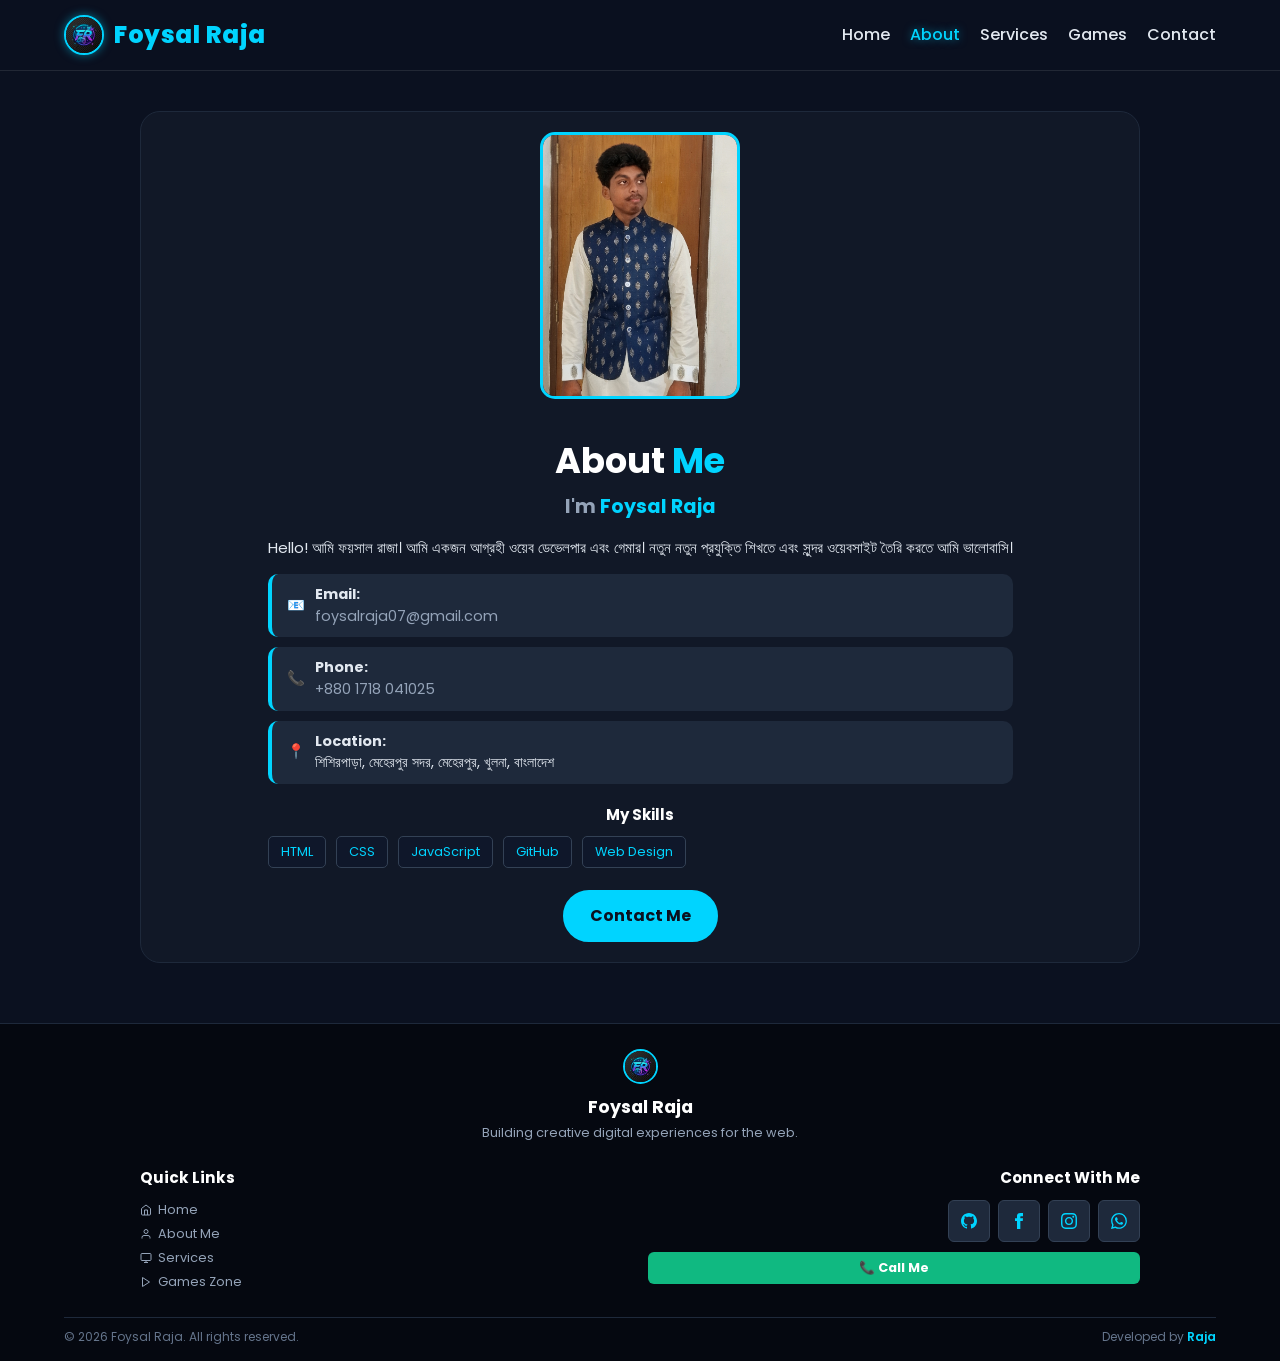
==== about.html @ 6a2eccc2 "Add files via upload" ====
<!DOCTYPE html>
<html lang="en">
<head>
    <meta charset="UTF-8">
    <meta name="viewport" content="width=device-width, initial-scale=1.0, maximum-scale=1.0, user-scalable=no">
    <title>About Me | Foysal Raja</title>
    <link href="https://fonts.googleapis.com/css2?family=Poppins:wght@300;400;600;700&display=swap" rel="stylesheet">
    <link rel="stylesheet" href="style.css">
</head>
<body>
<nav class="navbar">
    <div class="logo">
        <img src="logo.jpg" alt="FR Logo" class="logo-img">
        <span>Foysal Raja</span>
    </div>
    
    <ul class="nav-links" id="navLinks">
        <li><a href="index.html">Home</a></li>
        <li><a href="about.html"class="active">About</a></li>
        <li><a href="services.html">Services</a></li>
        <li><a href="game.html">Games</a></li>
        <li><a href="contact.html">Contact</a></li>
    </ul>

    <!-- হ্যামবার্গার মেনু আইকন -->
    <div class="hamburger" id="hamburger">
        <span></span>
        <span></span>
        <span></span>
    </div>
</nav>
    <!-- About সেকশন -->
    <section class="about-section">
        <div class="about-container">
            
            <!-- About পেজের ছবি -->
            <div class="about-image">
                <img src="about-image.jpg" alt="Foysal Raja">
            </div>

            <div class="about-content">
                <h2>About <span class="highlight">Me</span></h2>
                <h3>I'm <span class="highlight">Foysal Raja</span></h3>
                <p>
                    Hello! আমি ফয়সাল রাজা। আমি একজন আগ্রহী ওয়েব ডেভেলপার এবং গেমার। নতুন নতুন প্রযুক্তি শিখতে এবং সুন্দর ওয়েবসাইট তৈরি করতে আমি ভালোবাসি। 
                </p>

                <div class="info-grid">
                    <div class="info-item">
                        <span class="icon">📧</span>
                        <div>
                            <strong>Email:</strong><br>
                            <a href="mailto:foysalraja07@gmail.com">foysalraja07@gmail.com</a>
                        </div>
                    </div>
                    <div class="info-item">
                        <span class="icon">📞</span>
                        <div>
                            <strong>Phone:</strong><br>
                            <a href="tel:+8801718041025">+880 1718 041025</a>
                        </div>
                    </div>
                    <div class="info-item">
                        <span class="icon">📍</span>
                        <div>
                            <strong>Location:</strong><br>
                            শিশিরপাড়া, মেহেরপুর সদর, মেহেরপুর, খুলনা, বাংলাদেশ
                        </div>
                    </div>
                </div>

                <div class="skills">
                    <h4>My Skills</h4>
                    <div class="skill-tags">
                        <span>HTML</span>
                        <span>CSS</span>
                        <span>JavaScript</span>
                        <span>GitHub</span>
                        <span>Web Design</span>
                    </div>
                </div>
                
                <br>
                <a href="contact.html" class="btn">Contact Me</a>
            </div>

        </div>
    </section>
<!-- নতুন গোছানো ফুটার -->
<footer>
    <div class="footer-container">
        <!-- ব্র্যান্ড সেকশন -->
        <div class="footer-brand">
            <img src="logo.jpg" alt="FR Logo">
            <h3>Foysal Raja</h3>
            <span class="tagline">Frontend Developer & Game Creator</span>
            <p>Building creative digital experiences for the web.</p>
        </div>
        
        <!-- কুইক লিংকস -->
        <div class="footer-links">
            <h4>Quick Links</h4>
            <ul>
                <li><a href="index.html"><svg viewBox="0 0 24 24" fill="none" stroke="currentColor" stroke-width="2"><path d="M3 9l9-7 9 7v11a2 2 0 0 1-2 2H5a2 2 0 0 1-2-2z"></path><polyline points="9 22 9 12 15 12 15 22"></polyline></svg> Home</a></li>
                <li><a href="about.html"><svg viewBox="0 0 24 24" fill="none" stroke="currentColor" stroke-width="2"><path d="M20 21v-2a4 4 0 0 0-4-4H8a4 4 0 0 0-4 4v2"></path><circle cx="12" cy="7" r="4"></circle></svg> About Me</a></li>
                <li><a href="services.html"><svg viewBox="0 0 24 24" fill="none" stroke="currentColor" stroke-width="2"><rect x="2" y="3" width="20" height="14" rx="2" ry="2"></rect><line x1="8" y1="21" x2="16" y2="21"></line><line x1="12" y1="17" x2="12" y2="21"></line></svg> Services</a></li>
                <li><a href="game.html"><svg viewBox="0 0 24 24" fill="none" stroke="currentColor" stroke-width="2"><polygon points="5 3 19 12 5 21 5 3"></polygon></svg> Games Zone</a></li>
            </ul>
        </div>
        
        <!-- যোগাযোগ ও সোশ্যাল মিডিয়া -->
        <div class="footer-social">
            <h4>Connect With Me</h4>
            
            <!-- সোশ্যাল আইকনসমূহ -->
            <div class="social-icons">
                <a href="https://github.com/foysalraja" target="_blank" title="GitHub">
                    <svg xmlns="http://www.w3.org/2000/svg" viewBox="0 0 24 24" fill="currentColor"><path d="M12 0c-6.626 0-12 5.373-12 12 0 5.302 3.438 9.8 8.207 11.387.599.111.793-.261.793-.577v-2.234c-3.338.726-4.033-1.416-4.033-1.416-.546-1.387-1.333-1.756-1.333-1.756-1.089-.745.083-.729.083-.729 1.205.084 1.839 1.237 1.839 1.237 1.07 1.834 2.807 1.304 3.492.997.107-.775.418-1.305.762-1.604-2.665-.305-5.467-1.334-5.467-5.931 0-1.311.469-2.381 1.236-3.221-.124-.303-.535-1.524.117-3.176 0 0 1.008-.322 3.301 1.23.957-.266 1.983-.399 3.003-.404 1.02.005 2.047.138 3.006.404 2.291-1.552 3.297-1.23 3.297-1.23.653 1.653.242 2.874.118 3.176.77.84 1.235 1.911 1.235 3.221 0 4.609-2.807 5.624-5.479 5.921.43.372.823 1.102.823 2.222v3.293c0 .319.192.694.801.576 4.765-1.589 8.199-6.086 8.199-11.386 0-6.627-5.373-12-12-12z"/></svg>
                </a>
                <a href="https://www.facebook.com/share/1ELcprAygf/" target="_blank" title="Facebook">
                    <svg xmlns="http://www.w3.org/2000/svg" viewBox="0 0 24 24" fill="currentColor"><path d="M9 8h-3v4h3v12h5v-12h3.642l.358-4h-4v-1.667c0-.955.192-1.333 1.115-1.333h2.885v-5h-3.808c-3.596 0-5.192 1.583-5.192 4.615v3.385z"/></svg>
                </a>
                <a href="https://www.instagram.com/foysal_raja" target="_blank" title="Instagram">
                    <svg xmlns="http://www.w3.org/2000/svg" viewBox="0 0 24 24" fill="currentColor"><path d="M12 2.163c3.204 0 3.584.012 4.85.07 3.252.148 4.771 1.691 4.919 4.919.058 1.265.069 1.645.069 4.849 0 3.205-.012 3.584-.069 4.849-.149 3.225-1.664 4.771-4.919 4.919-1.266.058-1.644.07-4.85.07-3.204 0-3.584-.012-4.849-.07-3.26-.149-4.771-1.699-4.919-4.92-.058-1.265-.07-1.644-.07-4.849 0-3.204.013-3.583.07-4.849.149-3.227 1.664-4.771 4.919-4.919 1.266-.057 1.645-.069 4.849-.069zm0-2.163c-3.259 0-3.667.014-4.947.072-4.358.2-6.78 2.618-6.98 6.98-.059 1.281-.073 1.689-.073 4.948 0 3.259.014 3.668.072 4.948.2 4.358 2.618 6.78 6.98 6.98 1.281.058 1.689.072 4.948.072 3.259 0 3.668-.014 4.948-.072 4.354-.2 6.782-2.618 6.979-6.98.059-1.28.073-1.689.073-4.948 0-3.259-.014-3.667-.072-4.947-.196-4.354-2.617-6.78-6.979-6.98-1.281-.059-1.69-.073-4.949-.073zm0 5.838c-3.403 0-6.162 2.759-6.162 6.162s2.759 6.163 6.162 6.163 6.162-2.759 6.162-6.163c0-3.403-2.759-6.162-6.162-6.162zm0 10.162c-2.209 0-4-1.79-4-4 0-2.209 1.791-4 4-4s4 1.791 4 4c0 2.21-1.791 4-4 4zm6.406-11.845c-.796 0-1.441.645-1.441 1.44s.645 1.44 1.441 1.44c.795 0 1.439-.645 1.439-1.44s-.644-1.44-1.439-1.44z"/></svg>
                </a>
                <!-- WhatsApp আইকন (আপনার বিদেশি নাম্বার) -->
                <a href="https://wa.me/8801718041025" target="_blank" title="WhatsApp">
                    <svg xmlns="http://www.w3.org/2000/svg" viewBox="0 0 24 24" fill="currentColor"><path d="M17.472 14.382c-.297-.149-1.758-.867-2.03-.967-.273-.099-.471-.148-.67.15-.197.297-.767.966-.94 1.164-.173.199-.347.223-.644.075-.297-.15-1.255-.463-2.39-1.475-.883-.788-1.48-1.761-1.653-2.059-.173-.297-.018-.458.13-.606.134-.133.298-.347.446-.52.149-.174.198-.298.298-.497.099-.198.05-.371-.025-.52-.075-.149-.669-1.612-.916-2.207-.242-.579-.487-.5-.669-.51-.173-.008-.371-.01-.57-.01-.198 0-.52.074-.792.372-.272.297-1.04 1.016-1.04 2.479 0 1.462 1.065 2.875 1.213 3.074.149.198 2.096 3.2 5.077 4.487.709.306 1.262.489 1.694.625.712.227 1.36.195 1.871.118.571-.085 1.758-.719 2.006-1.413.248-.694.248-1.289.173-1.413-.074-.124-.272-.198-.57-.347m-5.421 7.403h-.004a9.87 9.87 0 01-5.031-1.378l-.361-.214-3.741.982.998-3.648-.235-.374a9.86 9.86 0 01-1.51-5.26c.001-5.45 4.436-9.884 9.888-9.884 2.64 0 5.122 1.03 6.988 2.898a9.825 9.825 0 012.893 6.994c-.003 5.45-4.437 9.884-9.885 9.884m8.413-18.297A11.815 11.815 0 0012.05 0C5.495 0 .16 5.335.157 11.892c0 2.096.547 4.142 1.588 5.945L0 24l6.305-1.654a11.882 11.882 0 005.683 1.448h.005c6.554 0 11.89-5.335 11.893-11.893a11.821 11.821 0 00-3.48-8.413Z"/></svg>
                </a>
            </div>

            <!-- কল বাটন (আপনার বিদেশি নাম্বার) -->
            <div style="margin-top: 10px;">
                <a href="tel:+8809638576363" class="call-btn">📞 Call Me</a>
            </div>
        </div>
    </div>
    
    <!-- কপিরাইট সেকশন -->
    <div class="footer-bottom">
        <p>&copy; 2026 Foysal Raja. All rights reserved.</p>
        <p>Developed by <span class="dev-text">Raja</span></p>
    </div>
</footer>
    <!-- হ্যামবার্গার মেনুর স্ক্রিপ্ট -->
    <script>
        const hamburger = document.getElementById('hamburger');
        const navLinks = document.getElementById('navLinks');

        if (hamburger && navLinks) {
            hamburger.addEventListener('click', () => {
                hamburger.classList.toggle('active');
                navLinks.classList.toggle('active');
            });

            document.querySelectorAll('.nav-links a').forEach(link => {
                link.addEventListener('click', () => {
                    hamburger.classList.remove('active');
                    navLinks.classList.remove('active');
                });
            });
        }
    </script>
</body>
</html>
---- style.css ----
/* =========================================
   Global Styles
   ========================================= */
* { margin: 0; padding: 0; box-sizing: border-box; font-family: 'Poppins', sans-serif; }
body { 
    background-color: #0b1120; 
    color: #e2e8f0; 
    line-height: 1.5; /* লাইন স্পেসিং একটু কমানো হলো */
    font-size: 15px; /* পুরো ওয়েবসাইটের ডিফল্ট ফন্ট সাইজ একটু ছোট করা হলো */
    -webkit-text-size-adjust: 100%; 
width: 100%;
}
.highlight { color: #00d4ff; }
/* Smart Glassmorphism Navbar & Hamburger Menu */
.navbar {
    display: flex;
    justify-content: space-between;
    align-items: center;
    padding: 15px 5%;
    background: rgba(11, 17, 32, 0.9);
    backdrop-filter: blur(15px);
    -webkit-backdrop-filter: blur(15px);
    position: sticky;
    top: 0;
    z-index: 1000;
    border-bottom: 1px solid rgba(255, 255, 255, 0.1);
    width: 100%;
}

.logo { display: flex; align-items: center; gap: 10px; font-size: 1.5rem; font-weight: 800; color: #fff; letter-spacing: 0.5px; z-index: 1001;}
.logo-img { width: 40px; height: 40px; border-radius: 50%; object-fit: cover; border: 2px solid #00d4ff; box-shadow: 0 0 10px rgba(0, 212, 255, 0.5); background-color: #0b1120; }
.logo span { color: #00d4ff; }

/* ডেস্কটপ মেনু */
.nav-links { list-style: none; display: flex; gap: 20px; }
.nav-links a { color: #e2e8f0; text-decoration: none; font-weight: 500; font-size: 1rem; transition: 0.3s; }
.nav-links a:hover, .nav-links a.active { color: #00d4ff; text-shadow: 0 0 8px rgba(0, 212, 255, 0.5); }

/* হ্যামবার্গার আইকন */
.hamburger { 
    display: none; /* কম্পিউটারে লুকানো থাকবে */
    cursor: pointer; 
    flex-direction: column; 
    gap: 5px; 
    z-index: 1001;
}
.hamburger span { display: block; width: 25px; height: 3px; background-color: #00d4ff; border-radius: 3px; transition: all 0.3s ease; }
/* =========================================
   Buttons
   ========================================= */
.btn { display: inline-block; padding: 12px 25px; background: #00d4ff; color: #0b1120; text-decoration: none; border-radius: 50px; font-weight: 700; transition: 0.3s; border: 2px solid #00d4ff; cursor: pointer; font-size: 1rem; text-align: center; }
.btn:hover { background: transparent; color: #00d4ff; }
.btn-outline { background: transparent; color: #00d4ff; }
.btn-outline:hover { background: #00d4ff; color: #0b1120; }

/* =========================================
   Home, About, Services, Contact (আগের মতোই)
   ========================================= */
.hero { display: flex; align-items: center; justify-content: space-between; min-height: 85vh; padding: 40px 8%; gap: 40px; }
.hero-image img { width: 300px; height: 300px; object-fit: cover; border-radius: 50%; border: 4px solid #00d4ff; box-shadow: 0 0 30px rgba(0, 212, 255, 0.3); }
.hero-content h1 { font-size: 3rem; color: #fff; line-height: 1.2; margin-bottom: 10px; }
.hero-content h2 { font-size: 1.4rem; color: #94a3b8; margin-bottom: 20px; font-weight: 500; }
.hero-content p { font-size: 1rem; color: #cbd5e1; margin-bottom: 30px; max-width: 500px; }
.hero-btns { display: flex; gap: 15px; flex-wrap: wrap; }

.about-section { padding: 40px 5%; min-height: 85vh; display: flex; justify-content: center; align-items: center; }
.about-container { display: flex; align-items: center; justify-content: space-between; gap: 30px; max-width: 1000px; width: 100%; background: #111827; padding: 30px; border-radius: 20px; border: 1px solid #1e293b; flex-wrap: wrap;}
.about-image img { width: 100%; max-width: 280px; height: auto; aspect-ratio: 3/4; object-fit: cover; border-radius: 15px; border: 3px solid #00d4ff; }
.about-content { flex: 1; min-width: 280px;}
.about-content h2 { font-size: 2.2rem; color: #fff; margin-bottom: 5px; }
.about-content h3 { font-size: 1.2rem; color: #94a3b8; margin-bottom: 15px; }
.info-grid { display: flex; flex-direction: column; gap: 10px; margin-bottom: 20px; margin-top: 15px; }
.info-item { display: flex; align-items: center; gap: 10px; background: #1e293b; padding: 10px 15px; border-radius: 10px; border-left: 4px solid #00d4ff; font-size: 0.9rem;}
.info-item a { color: #94a3b8; text-decoration: none; }
.info-item a:hover { color: #00d4ff; }
.skills h4 { color: #fff; margin-bottom: 10px; margin-top: 15px;}
.skill-tags { display: flex; flex-wrap: wrap; gap: 10px; }
.skill-tags span { background: #0f172a; color: #00d4ff; padding: 5px 12px; border-radius: 5px; font-size: 0.8rem; border: 1px solid #334155; }

.services-section { padding: 60px 5%; text-align: center; }
.services-grid { display: grid; grid-template-columns: repeat(auto-fit, minmax(250px, 1fr)); gap: 20px; max-width: 1000px; margin: 40px auto 0; }
.service-card { background: #111827; padding: 30px 20px; border-radius: 15px; border: 1px solid #1e293b; transition: 0.3s; }
.service-card:hover { border-color: #00d4ff; transform: translateY(-5px); }
.service-card .icon { font-size: 2.5rem; margin-bottom: 15px; }
.service-card h3 { color: #fff; margin-bottom: 10px; font-size: 1.2rem; }
.service-card p { color: #94a3b8; font-size: 0.9rem; }

.contact-section { padding: 60px 5%; display: flex; justify-content: center; align-items: center; min-height: 85vh; }
.contact-container { background: #111827; padding: 40px 30px; border-radius: 20px; max-width: 600px; width: 100%; border: 1px solid #1e293b; text-align: center;}
.contact-container h2 { font-size: 2.2rem; color: #fff; margin-bottom: 10px; }
.contact-container p { color: #94a3b8; margin-bottom: 25px; font-size: 0.95rem; }
.form-group { margin-bottom: 15px; text-align: left; }
.form-group label { display: block; color: #cbd5e1; margin-bottom: 5px; font-size: 0.9rem; font-weight: 500;}
.form-group input, .form-group textarea { width: 100%; padding: 12px; background: #0b1120; border: 1px solid #334155; border-radius: 8px; color: #fff; font-family: 'Poppins', sans-serif; outline: none; }
.form-group input:focus, .form-group textarea:focus { border-color: #00d4ff; }
.form-group textarea { resize: vertical; height: 100px; }

/* =========================================
   Games Dashboard
   ========================================= */
.games-dashboard { padding: 30px 5%; max-width: 1000px; margin: 0 auto; }
.dash-header { text-align: center; margin-bottom: 30px; }
.dash-header h2 { color: #fff; font-size: 2.2rem; margin-bottom: 10px; }
.games-grid { display: grid; grid-template-columns: repeat(auto-fill, minmax(280px, 1fr)); gap: 25px; }
.game-card-modern { background: linear-gradient(145deg, #111827, #1f2937); border-radius: 20px; padding: 20px; border: 1px solid #334155; position: relative; transition: all 0.4s ease; display: flex; flex-direction: column; justify-content: space-between;}
.game-card-modern:hover { transform: translateY(-8px); border-color: #00d4ff; box-shadow: 0 15px 30px rgba(0, 212, 255, 0.15); }
.game-thumb { width: 100%; height: 120px; border-radius: 12px; background: #0b1120; display: flex; justify-content: center; align-items: center; font-size: 4rem; margin-bottom: 15px; border: 1px solid #1e293b;}
.game-info h3 { color: #fff; font-size: 1.3rem; margin-bottom: 5px; }
.game-info p { color: #94a3b8; font-size: 0.85rem; margin-bottom: 15px; }
.badge { position: absolute; top: -10px; right: 15px; padding: 4px 12px; border-radius: 50px; font-size: 0.75rem; font-weight: bold; color: #fff; box-shadow: 0 4px 10px rgba(0,0,0,0.3);}
.badge.new { background: #10b981; }
.badge.popular { background: #ef4444; }
.badge.player { background: #8b5cf6; }
.play-card-btn { width: 100%; background: #6d28d9; color: #fff; padding: 10px; border-radius: 10px; text-decoration: none; font-weight: bold; border: none; cursor: pointer; transition: 0.3s; font-size: 1rem; text-align: center; display: block;}
.play-card-btn:hover { background: #00d4ff; color: #0b1120; }

/* Tic Tac Toe Board */
.ttt-board { display: grid; grid-template-columns: repeat(3, 1fr); gap: 10px; max-width: 300px; margin: 20px auto; }
.ttt-cell { width: 100%; aspect-ratio: 1/1; background: #0b1120; border: 2px solid #334155; font-size: 3rem; color: #00d4ff; display: flex; justify-content: center; align-items: center; cursor: pointer; border-radius: 10px; transition: 0.2s; font-family: 'Poppins', sans-serif;}
.ttt-cell:hover { border-color: #00d4ff; background: #1e293b; }

/* Victory Modal */
.victory-modal { position: fixed; top: 0; left: 0; width: 100%; height: 100%; background: rgba(11, 17, 32, 0.95); backdrop-filter: blur(5px); display: flex; justify-content: center; align-items: center; z-index: 1000; opacity: 0; pointer-events: none; transition: opacity 0.4s ease; }
.victory-modal.active { opacity: 1; pointer-events: auto; }
.victory-content { background: #111827; padding: 40px 30px; border-radius: 20px; border: 2px solid #00d4ff; text-align: center; box-shadow: 0 0 40px rgba(0, 212, 255, 0.4); transform: scale(0.8); transition: transform 0.4s ease; max-width: 90%; width: 350px;}
.victory-modal.active .victory-content { transform: scale(1); }
.victory-content h2 { color: #00d4ff; font-size: 2rem; margin-bottom: 10px; }
.victory-content p { color: #fff; font-size: 1.2rem; margin-bottom: 20px; }
/* =========================================
   Compact Footer Fix
   ========================================= */
footer {
    background: #050810;
    border-top: 1px solid #1e293b;
    padding: 15px 5% 10px; /* প্যাডিং কমানো হয়েছে */
    margin-top: 20px;
    font-size: 0.75rem; /* ফন্ট ছোট করা হয়েছে */
}

.footer-container {
    max-width: 1000px;
    margin: 0 auto;
    display: flex;
    justify-content: space-between;
    flex-wrap: wrap;
    gap: 10px;
    text-align: left;
}

.footer-brand { flex: 1; min-width: 200px; }
.footer-brand img { width: 30px; height: 30px; border-radius: 50%; border: 2px solid #00d4ff; margin-bottom: 5px; }
.footer-brand h3 { color: #fff; font-size: 1rem; margin-bottom: 2px; }

/* ফয়সাল রাজার নিচের লেখাটি লুকিয়ে ফেলা হচ্ছে (যাতে ফুটার ছোট হয়) */
.footer-brand .tagline { 
    display: none; 
}

.footer-brand p { color: #94a3b8; font-size: 0.75rem; max-width: 220px; line-height: 1.3; }

.footer-links { flex: 1; min-width: 120px; }
.footer-links h4, .footer-social h4 { color: #fff; margin-bottom: 8px; font-size: 0.9rem; }
.footer-links ul { list-style: none; }
.footer-links ul li { margin-bottom: 4px; }
.footer-links ul a { color: #94a3b8; text-decoration: none; font-size: 0.75rem; display: flex; align-items: center; gap: 6px; transition: 0.3s; }
.footer-links ul a:hover { color: #00d4ff; }
.footer-links ul a svg { width: 12px; height: 12px; }

.footer-social { flex: 1; min-width: 160px; }

/* সোশ্যাল আইকন (৪টি একসাথে বসার জন্য) */
.social-icons { 
    display: flex; 
    gap: 6px; 
    flex-wrap: nowrap; /* আইকন নিচে নামবে না */
    margin-bottom: 10px; 
}

.social-icons a { 
    display: flex; 
    justify-content: center; 
    align-items: center; 
    width: 32px; /* সাইজ ছোট করা হয়েছে যাতে ৪টি একসাথে বসে */
    height: 32px; 
    background: #1e293b; 
    color: #00d4ff; 
    border-radius: 6px; 
    text-decoration: none; 
    transition: 0.3s; 
    border: 1px solid #334155;
}

.social-icons a:hover { 
    background: #00d4ff; 
    color: #0b1120; 
    transform: translateY(-2px);
}

.social-icons a svg { 
    width: 16px; 
    height: 16px; 
}

/* কল বাটন */
.call-btn {
    display: inline-flex; 
    align-items: center; 
    justify-content: center;
    gap: 5px;
    background: #10b981; 
    color: #fff; 
    padding: 0 12px;
    height: 32px; /* আইকনের সমান সাইজ */
    border-radius: 6px; 
    text-decoration: none; 
    font-weight: bold; 
    font-size: 0.8rem;
    transition: 0.3s;
    width: 100%; /* পুরো জায়গা নেবে */
}

.call-btn:hover { 
    background: #059669; 
    transform: translateY(-2px);
}

/* কপিরাইট */
.footer-bottom {
    text-align: center; 
    margin-top: 15px; 
    padding-top: 10px;
    border-top: 1px solid #1e293b; 
    color: #64748b; 
    font-size: 0.7rem;
    display: flex; 
    justify-content: space-between; 
    align-items: center; 
    flex-wrap: wrap; 
    gap: 5px;
}
.dev-text { color: #00d4ff; font-weight: 600; }

/* মোবাইল রেসপন্সিভ */
@media (max-width: 768px) {
    .footer-container { flex-direction: column; text-align: center; gap: 15px; }
    .footer-brand p { margin: 0 auto; }
    .footer-links ul a { justify-content: center; }
    .social-icons { justify-content: center; }
    .call-btn { width: auto; padding: 0 20px; }
    .footer-bottom { flex-direction: column; justify-content: center; }
}

/* =========================================
   Mobile Responsive
   ========================================= */
@media (max-width: 768px) {
    /* পাশাপাশি স্ক্রল বন্ধ করতে */
    html, body {
        overflow-x: hidden !important;
        width: 100%;
    }

    /* মোবাইলে হ্যামবার্গার আইকন দেখা যাবে */
    .hamburger { 
        display: flex !important; 
    }
    
    /* মেনুটি শুরুতে স্ক্রিনের বাইরে ডানদিকে লুকিয়ে থাকবে */
    .nav-links {
        position: fixed;
        top: 0; 
        right: -100%; /* এখানে -100% থাকা বাধ্যতামূলক */
        width: 70%; 
        height: 100vh;
        background: rgba(11, 17, 32, 0.98);
        backdrop-filter: blur(10px);
        flex-direction: column;
        justify-content: center;
        align-items: center;
        gap: 30px;
        transition: right 0.4s ease-in-out;
        box-shadow: -5px 0 15px rgba(0,0,0,0.5);
        z-index: 999;
        pointer-events: none; /* এটি নিশ্চিত করবে যেন মেনু বন্ধ থাকলে স্ক্রিনে টাচ না লাগে */
    }
    
    /* মেনু ওপেন হলে তা ডানদিকে চলে আসবে */
    .nav-links.active { 
        right: 0; 
        pointer-events: auto; /* মেনু ওপেন হলে টাচ কাজ করবে */
    }
    
    .nav-links a { font-size: 1.2rem; }

    /* হ্যামবার্গার আইকন ক্লিক করলে X হয়ে যাওয়ার অ্যানিমেশন */
    .hamburger.active span:nth-child(1) { transform: translateY(8px) rotate(45deg); }
    .hamburger.active span:nth-child(2) { opacity: 0; }
    .hamburger.active span:nth-child(3) { transform: translateY(-8px) rotate(-45deg); }
}
    .hero { flex-direction: column-reverse; text-align: center; padding: 30px 5%; gap: 20px; }
    .hero-content p { margin: 0 auto 20px auto; }
    .hero-btns { justify-content: center; }
    .hero-image img { width: 220px; height: 220px; }
    .hero-content h1 { font-size: 2.2rem; }
    
    .about-container { flex-direction: column; padding: 20px; text-align: center;}
    .about-image img { max-width: 200px;}
    .info-item { text-align: left; }
    
    .contact-container { padding: 25px 15px; }
    
/* নতুন কমপ্যাক্ট মোবাইল ফুটার */
.footer-container { 
    flex-direction: row; /* পাশাপাশি সাজানোর জন্য */
    flex-wrap: wrap; 
    justify-content: space-between; 
    text-align: left; 
    gap: 15px; 
}
.footer-brand { flex: 100%; text-align: center; margin-bottom: 10px; } /* লোগো ও নাম উপরে মাঝখানে */
.footer-brand img { width: 35px; height: 35px; }
.footer-brand h3 { font-size: 1.1rem; margin-bottom: 5px; }
.footer-brand p { font-size: 0.8rem; max-width: 100%; }

.footer-links { flex: 1; min-width: 140px; } /* কুইক লিংক বাম দিকে */
.footer-links h4 { font-size: 0.95rem; margin-bottom: 10px; }
.footer-links ul li { margin-bottom: 5px; }
.footer-links ul a { font-size: 0.8rem; }

.footer-social { flex: 1; min-width: 120px; text-align: right; } /* সোশ্যাল মিডিয়া ডান দিকে */
.footer-social h4 { font-size: 0.95rem; margin-bottom: 10px; }
.social-icons { display: flex; gap: 8px; justify-content: flex-end; }
.social-icons a { width: 42px; height: 42px; font-size: 0.9rem; }

footer { padding: 25px 5% 15px; }
.footer-bottom { margin-top: 20px; padding-top: 10px; font-size: 0.75rem; }

.ctrl-btn {
    width: 70px; 
    height: 70px; 
    font-size: 2rem; 
    background: #1e293b; 
    color: #00d4ff; 
    border: 2px solid #00d4ff; 
    border-radius: 15px; 
    cursor: pointer; 
    user-select: none;
    transition: 0.1s;
}
.ctrl-btn:active { 
    background: #00d4ff; 
    color: #0b1120; 
    transform: scale(0.95); 
}
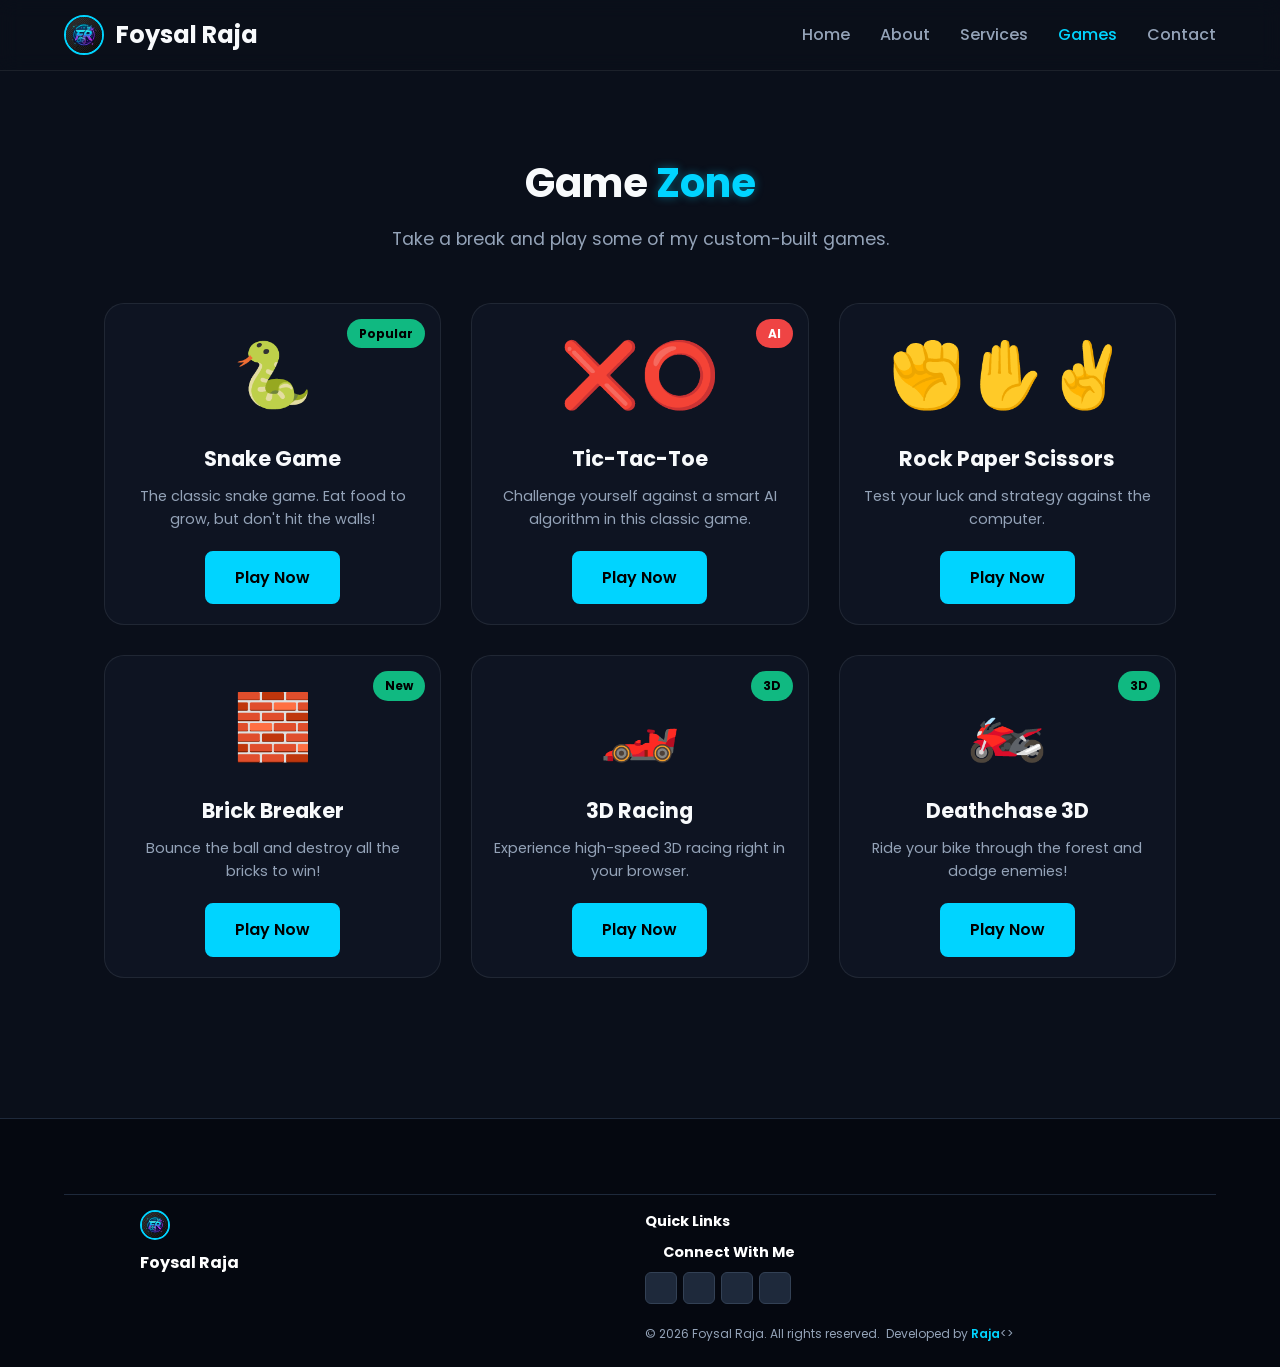
==== commit 51603f55: "Updated all pages with legendary theme" ====
--- a/about.html
+++ b/about.html
@@ -3,164 +3,112 @@
 <head>
     <meta charset="UTF-8">
     <meta name="viewport" content="width=device-width, initial-scale=1.0, maximum-scale=1.0, user-scalable=no">
-    <title>About Me | Foysal Raja</title>
-    <link href="https://fonts.googleapis.com/css2?family=Poppins:wght@300;400;600;700&display=swap" rel="stylesheet">
+    <title>Games | Foysal Raja</title>
     <link rel="stylesheet" href="style.css">
 </head>
 <body>
-<nav class="navbar">
-    <div class="logo">
-        <img src="logo.jpg" alt="FR Logo" class="logo-img">
-        <span>Foysal Raja</span>
-    </div>
-    
-    <ul class="nav-links" id="navLinks">
-        <li><a href="index.html">Home</a></li>
-        <li><a href="about.html"class="active">About</a></li>
-        <li><a href="services.html">Services</a></li>
-        <li><a href="game.html">Games</a></li>
-        <li><a href="contact.html">Contact</a></li>
-    </ul>
+    <nav class="navbar">
+        <div class="logo"><img src="logo.jpg" alt="Logo" class="logo-img"><span>Foysal Raja</span></div>
+        <ul class="nav-links" id="navLinks">
+            <li><a href="index.html">Home</a></li>
+            <li><a href="about.html">About</a></li>
+            <li><a href="services.html">Services</a></li>
+            <li><a href="game.html" class="active">Games</a></li>
+            <li><a href="contact.html">Contact</a></li>
+        </ul>
+        <div class="hamburger" id="hamburger"><span></span><span></span><span></span></div>
+    </nav>
 
-    <!-- হ্যামবার্গার মেনু আইকন -->
-    <div class="hamburger" id="hamburger">
-        <span></span>
-        <span></span>
-        <span></span>
-    </div>
-</nav>
-    <!-- About সেকশন -->
-    <section class="about-section">
-        <div class="about-container">
-            
-            <!-- About পেজের ছবি -->
-            <div class="about-image">
-                <img src="about-image.jpg" alt="Foysal Raja">
+    <section class="page-container">
+        <div class="section-title">
+            <h2>Game <span class="highlight">Zone</span></h2>
+            <p>Take a break and play some of my custom-built games.</p>
+        </div>
+
+        <div class="games-grid">
+            <div class="game-card">
+                <div class="badge">Popular</div>
+                <div class="game-thumb">🐍</div>
+                <h3>Snake Game</h3>
+                <p>The classic snake game. Eat food to grow, but don't hit the walls!</p>
+                <a href="snake.html" class="btn">Play Now</a>
             </div>
-
-            <div class="about-content">
-                <h2>About <span class="highlight">Me</span></h2>
-                <h3>I'm <span class="highlight">Foysal Raja</span></h3>
-                <p>
-                    Hello! আমি ফয়সাল রাজা। আমি একজন আগ্রহী ওয়েব ডেভেলপার এবং গেমার। নতুন নতুন প্রযুক্তি শিখতে এবং সুন্দর ওয়েবসাইট তৈরি করতে আমি ভালোবাসি। 
-                </p>
-
-                <div class="info-grid">
-                    <div class="info-item">
-                        <span class="icon">📧</span>
-                        <div>
-                            <strong>Email:</strong><br>
-                            <a href="mailto:foysalraja07@gmail.com">foysalraja07@gmail.com</a>
-                        </div>
-                    </div>
-                    <div class="info-item">
-                        <span class="icon">📞</span>
-                        <div>
-                            <strong>Phone:</strong><br>
-                            <a href="tel:+8801718041025">+880 1718 041025</a>
-                        </div>
-                    </div>
-                    <div class="info-item">
-                        <span class="icon">📍</span>
-                        <div>
-                            <strong>Location:</strong><br>
-                            শিশিরপাড়া, মেহেরপুর সদর, মেহেরপুর, খুলনা, বাংলাদেশ
-                        </div>
-                    </div>
-                </div>
-
-                <div class="skills">
-                    <h4>My Skills</h4>
-                    <div class="skill-tags">
-                        <span>HTML</span>
-                        <span>CSS</span>
-                        <span>JavaScript</span>
-                        <span>GitHub</span>
-                        <span>Web Design</span>
-                    </div>
-                </div>
-                
-                <br>
-                <a href="contact.html" class="btn">Contact Me</a>
+            <div class="game-card">
+                <div class="badge red">AI</div>
+                <div class="game-thumb">❌⭕</div>
+                <h3>Tic-Tac-Toe</h3>
+                <p>Challenge yourself against a smart AI algorithm in this classic game.</p>
+                <a href="tictactoe.html" class="btn">Play Now</a>
             </div>
-
+            <div class="game-card">
+                <div class="game-thumb">✊✋✌️</div>
+                <h3>Rock Paper Scissors</h3>
+                <p>Test your luck and strategy against the computer.</p>
+                <a href="rps.html" class="btn">Play Now</a>
+            </div>
+            <div class="game-card">
+                <div class="badge">New</div>
+                <div class="game-thumb">🧱</div>
+                <h3>Brick Breaker</h3>
+                <p>Bounce the ball and destroy all the bricks to win!</p>
+                <a href="brick.html" class="btn">Play Now</a>
+            </div>
+            <div class="game-card">
+                <div class="badge">3D</div>
+                <div class="game-thumb">🏎️</div>
+                <h3>3D Racing</h3>
+                <p>Experience high-speed 3D racing right in your browser.</p>
+                <a href="racing.html" class="btn">Play Now</a>
+            </div>
+            <div class="game-card">
+                <div class="badge">3D</div>
+                <div class="game-thumb">🏍️</div>
+                <h3>Deathchase 3D</h3>
+                <p>Ride your bike through the forest and dodge enemies!</p>
+                <a href="moto3d.html" class="btn">Play Now</a>
+            </div>
         </div>
     </section>
-<!-- নতুন গোছানো ফুটার -->
+
+    <footer>
 <footer>
-    <div class="footer-container">
-        <!-- ব্র্যান্ড সেকশন -->
-        <div class="footer-brand">
-            <img src="logo.jpg" alt="FR Logo">
-            <h3>Foysal Raja</h3>
-            <span class="tagline">Frontend Developer & Game Creator</span>
-            <p>Building creative digital experiences for the web.</p>
-        </div>
-        
-        <!-- কুইক লিংকস -->
-        <div class="footer-links">
-            <h4>Quick Links</h4>
-            <ul>
-                <li><a href="index.html"><svg viewBox="0 0 24 24" fill="none" stroke="currentColor" stroke-width="2"><path d="M3 9l9-7 9 7v11a2 2 0 0 1-2 2H5a2 2 0 0 1-2-2z"></path><polyline points="9 22 9 12 15 12 15 22"></polyline></svg> Home</a></li>
-                <li><a href="about.html"><svg viewBox="0 0 24 24" fill="none" stroke="currentColor" stroke-width="2"><path d="M20 21v-2a4 4 0 0 0-4-4H8a4 4 0 0 0-4 4v2"></path><circle cx="12" cy="7" r="4"></circle></svg> About Me</a></li>
-                <li><a href="services.html"><svg viewBox="0 0 24 24" fill="none" stroke="currentColor" stroke-width="2"><rect x="2" y="3" width="20" height="14" rx="2" ry="2"></rect><line x1="8" y1="21" x2="16" y2="21"></line><line x1="12" y1="17" x2="12" y2="21"></line></svg> Services</a></li>
-                <li><a href="game.html"><svg viewBox="0 0 24 24" fill="none" stroke="currentColor" stroke-width="2"><polygon points="5 3 19 12 5 21 5 3"></polygon></svg> Games Zone</a></li>
-            </ul>
-        </div>
-        
-        <!-- যোগাযোগ ও সোশ্যাল মিডিয়া -->
-        <div class="footer-social">
-            <h4>Connect With Me</h4>
-            
-            <!-- সোশ্যাল আইকনসমূহ -->
-            <div class="social-icons">
-                <a href="https://github.com/foysalraja" target="_blank" title="GitHub">
-                    <svg xmlns="http://www.w3.org/2000/svg" viewBox="0 0 24 24" fill="currentColor"><path d="M12 0c-6.626 0-12 5.373-12 12 0 5.302 3.438 9.8 8.207 11.387.599.111.793-.261.793-.577v-2.234c-3.338.726-4.033-1.416-4.033-1.416-.546-1.387-1.333-1.756-1.333-1.756-1.089-.745.083-.729.083-.729 1.205.084 1.839 1.237 1.839 1.237 1.07 1.834 2.807 1.304 3.492.997.107-.775.418-1.305.762-1.604-2.665-.305-5.467-1.334-5.467-5.931 0-1.311.469-2.381 1.236-3.221-.124-.303-.535-1.524.117-3.176 0 0 1.008-.322 3.301 1.23.957-.266 1.983-.399 3.003-.404 1.02.005 2.047.138 3.006.404 2.291-1.552 3.297-1.23 3.297-1.23.653 1.653.242 2.874.118 3.176.77.84 1.235 1.911 1.235 3.221 0 4.609-2.807 5.624-5.479 5.921.43.372.823 1.102.823 2.222v3.293c0 .319.192.694.801.576 4.765-1.589 8.199-6.086 8.199-11.386 0-6.627-5.373-12-12-12z"/></svg>
-                </a>
-                <a href="https://www.facebook.com/share/1ELcprAygf/" target="_blank" title="Facebook">
-                    <svg xmlns="http://www.w3.org/2000/svg" viewBox="0 0 24 24" fill="currentColor"><path d="M9 8h-3v4h3v12h5v-12h3.642l.358-4h-4v-1.667c0-.955.192-1.333 1.115-1.333h2.885v-5h-3.808c-3.596 0-5.192 1.583-5.192 4.615v3.385z"/></svg>
-                </a>
-                <a href="https://www.instagram.com/foysal_raja" target="_blank" title="Instagram">
-                    <svg xmlns="http://www.w3.org/2000/svg" viewBox="0 0 24 24" fill="currentColor"><path d="M12 2.163c3.204 0 3.584.012 4.85.07 3.252.148 4.771 1.691 4.919 4.919.058 1.265.069 1.645.069 4.849 0 3.205-.012 3.584-.069 4.849-.149 3.225-1.664 4.771-4.919 4.919-1.266.058-1.644.07-4.85.07-3.204 0-3.584-.012-4.849-.07-3.26-.149-4.771-1.699-4.919-4.92-.058-1.265-.07-1.644-.07-4.849 0-3.204.013-3.583.07-4.849.149-3.227 1.664-4.771 4.919-4.919 1.266-.057 1.645-.069 4.849-.069zm0-2.163c-3.259 0-3.667.014-4.947.072-4.358.2-6.78 2.618-6.98 6.98-.059 1.281-.073 1.689-.073 4.948 0 3.259.014 3.668.072 4.948.2 4.358 2.618 6.78 6.98 6.98 1.281.058 1.689.072 4.948.072 3.259 0 3.668-.014 4.948-.072 4.354-.2 6.782-2.618 6.979-6.98.059-1.28.073-1.689.073-4.948 0-3.259-.014-3.667-.072-4.947-.196-4.354-2.617-6.78-6.979-6.98-1.281-.059-1.69-.073-4.949-.073zm0 5.838c-3.403 0-6.162 2.759-6.162 6.162s2.759 6.163 6.162 6.163 6.162-2.759 6.162-6.163c0-3.403-2.759-6.162-6.162-6.162zm0 10.162c-2.209 0-4-1.79-4-4 0-2.209 1.791-4 4-4s4 1.791 4 4c0 2.21-1.791 4-4 4zm6.406-11.845c-.796 0-1.441.645-1.441 1.44s.645 1.44 1.441 1.44c.795 0 1.439-.645 1.439-1.44s-.644-1.44-1.439-1.44z"/></svg>
-                </a>
-                <!-- WhatsApp আইকন (আপনার বিদেশি নাম্বার) -->
-                <a href="https://wa.me/8801718041025" target="_blank" title="WhatsApp">
-                    <svg xmlns="http://www.w3.org/2000/svg" viewBox="0 0 24 24" fill="currentColor"><path d="M17.472 14.382c-.297-.149-1.758-.867-2.03-.967-.273-.099-.471-.148-.67.15-.197.297-.767.966-.94 1.164-.173.199-.347.223-.644.075-.297-.15-1.255-.463-2.39-1.475-.883-.788-1.48-1.761-1.653-2.059-.173-.297-.018-.458.13-.606.134-.133.298-.347.446-.52.149-.174.198-.298.298-.497.099-.198.05-.371-.025-.52-.075-.149-.669-1.612-.916-2.207-.242-.579-.487-.5-.669-.51-.173-.008-.371-.01-.57-.01-.198 0-.52.074-.792.372-.272.297-1.04 1.016-1.04 2.479 0 1.462 1.065 2.875 1.213 3.074.149.198 2.096 3.2 5.077 4.487.709.306 1.262.489 1.694.625.712.227 1.36.195 1.871.118.571-.085 1.758-.719 2.006-1.413.248-.694.248-1.289.173-1.413-.074-.124-.272-.198-.57-.347m-5.421 7.403h-.004a9.87 9.87 0 01-5.031-1.378l-.361-.214-3.741.982.998-3.648-.235-.374a9.86 9.86 0 01-1.51-5.26c.001-5.45 4.436-9.884 9.888-9.884 2.64 0 5.122 1.03 6.988 2.898a9.825 9.825 0 012.893 6.994c-.003 5.45-4.437 9.884-9.885 9.884m8.413-18.297A11.815 11.815 0 0012.05 0C5.495 0 .16 5.335.157 11.892c0 2.096.547 4.142 1.588 5.945L0 24l6.305-1.654a11.882 11.882 0 005.683 1.448h.005c6.554 0 11.89-5.335 11.893-11.893a11.821 11.821 0 00-3.48-8.413Z"/></svg>
-                </a>
+        <div class="footer-container">
+            <div class="footer-brand">
+                <img src="logo.jpg" alt="FR Logo">
+                <h3>Foysal Raja</h3>
+                <span class="tagline">Frontend Developer & Game>
+                <p>Building creative digital experiences for th>
             </div>
-
-            <!-- কল বাটন (আপনার বিদেশি নাম্বার) -->
-            <div style="margin-top: 10px;">
-                <a href="tel:+8809638576363" class="call-btn">📞 Call Me</a>
+            <div class="footer-links">
+                <h4>Quick Links</h4>
+                <ul>
+                    <li><a href="index.html"><svg viewBox="0 0 >
+                    <li><a href="about.html"><svg viewBox="0 0 >
+                    <li><a href="services.html"><svg viewBox="0>
+                    <li><a href="game.html"><svg viewBox="0 0 2>
+                </ul>
+            </div>
+            <div class="footer-social">
+                <h4>Connect With Me</h4>
+                <div class="social-icons">
+                    <a href="https://github.com/foysalraja" tar>
+                    <a href="https://www.facebook.com/share/1EL>
+                    <a href="https://www.instagram.com/foysal_r>
+                    <a href="https://wa.me/8801718041025" targe>
+                </div>
+                <div style="margin-top: 10px;"><a href="tel:+88>
             </div>
         </div>
-    </div>
-    
-    <!-- কপিরাইট সেকশন -->
-    <div class="footer-bottom">
-        <p>&copy; 2026 Foysal Raja. All rights reserved.</p>
-        <p>Developed by <span class="dev-text">Raja</span></p>
-    </div>
-</footer>
-    <!-- হ্যামবার্গার মেনুর স্ক্রিপ্ট -->
+        <div class="footer-bottom">
+            <p>&copy; 2026 Foysal Raja. All rights reserved.</p>
+            <p>Developed by <span class="dev-text">Raja</span><>
+        </div>
+    </footer>
+    </footer>
     <script>
         const hamburger = document.getElementById('hamburger');
         const navLinks = document.getElementById('navLinks');
-
-        if (hamburger && navLinks) {
-            hamburger.addEventListener('click', () => {
-                hamburger.classList.toggle('active');
-                navLinks.classList.toggle('active');
-            });
-
-            document.querySelectorAll('.nav-links a').forEach(link => {
-                link.addEventListener('click', () => {
-                    hamburger.classList.remove('active');
-                    navLinks.classList.remove('active');
-                });
-            });
-        }
+        hamburger.addEventListener('click', () => { hamburger.classList.toggle('active'); navLinks.classList.toggle('active'); });
     </script>
 </body>
 </html>
-
--- a/style.css
+++ b/style.css
@@ -1,163 +1,141 @@
 /* =========================================
-   Global Styles
+   LEGENDARY PORTFOLIO THEME (Global)
    ========================================= */
-* { margin: 0; padding: 0; box-sizing: border-box; font-family: 'Poppins', sans-serif; }
-body { 
-    background-color: #0b1120; 
-    color: #e2e8f0; 
-    line-height: 1.5; /* লাইন স্পেসিং একটু কমানো হলো */
-    font-size: 15px; /* পুরো ওয়েবসাইটের ডিফল্ট ফন্ট সাইজ একটু ছোট করা হলো */
-    -webkit-text-size-adjust: 100%; 
-width: 100%;
-}
-.highlight { color: #00d4ff; }
-/* Smart Glassmorphism Navbar & Hamburger Menu */
-.navbar {
-    display: flex;
-    justify-content: space-between;
-    align-items: center;
-    padding: 15px 5%;
-    background: rgba(11, 17, 32, 0.9);
-    backdrop-filter: blur(15px);
-    -webkit-backdrop-filter: blur(15px);
-    position: sticky;
-    top: 0;
-    z-index: 1000;
-    border-bottom: 1px solid rgba(255, 255, 255, 0.1);
-    width: 100%;
+@import url('https://fonts.googleapis.com/css2?family=Poppins:wght@300;400;500;600;700;800&display=swap');
+
+:root {
+    --bg-color: #0a0f1a;
+    --bg-card: rgba(17, 24, 39, 0.7);
+    --primary: #00d4ff;
+    --primary-glow: rgba(0, 212, 255, 0.4);
+    --text-main: #f8fafc;
+    --text-muted: #94a3b8;
+    --border-color: rgba(255, 255, 255, 0.08);
 }
 
-.logo { display: flex; align-items: center; gap: 10px; font-size: 1.5rem; font-weight: 800; color: #fff; letter-spacing: 0.5px; z-index: 1001;}
-.logo-img { width: 40px; height: 40px; border-radius: 50%; object-fit: cover; border: 2px solid #00d4ff; box-shadow: 0 0 10px rgba(0, 212, 255, 0.5); background-color: #0b1120; }
-.logo span { color: #00d4ff; }
+* { margin: 0; padding: 0; box-sizing: border-box; font-family: 'Poppins', sans-serif; }
+body { background-color: var(--bg-color); color: var(--text-main); line-height: 1.6; overflow-x: hidden; }
+a { text-decoration: none; color: inherit; }
+.highlight { color: var(--primary); text-shadow: 0 0 10px var(--primary-glow); }
 
-/* ডেস্কটপ মেনু */
-.nav-links { list-style: none; display: flex; gap: 20px; }
-.nav-links a { color: #e2e8f0; text-decoration: none; font-weight: 500; font-size: 1rem; transition: 0.3s; }
-.nav-links a:hover, .nav-links a.active { color: #00d4ff; text-shadow: 0 0 8px rgba(0, 212, 255, 0.5); }
-
-/* হ্যামবার্গার আইকন */
-.hamburger { 
-    display: none; /* কম্পিউটারে লুকানো থাকবে */
-    cursor: pointer; 
-    flex-direction: column; 
-    gap: 5px; 
-    z-index: 1001;
-}
-.hamburger span { display: block; width: 25px; height: 3px; background-color: #00d4ff; border-radius: 3px; transition: all 0.3s ease; }
-/* =========================================
-   Buttons
-   ========================================= */
-.btn { display: inline-block; padding: 12px 25px; background: #00d4ff; color: #0b1120; text-decoration: none; border-radius: 50px; font-weight: 700; transition: 0.3s; border: 2px solid #00d4ff; cursor: pointer; font-size: 1rem; text-align: center; }
-.btn:hover { background: transparent; color: #00d4ff; }
-.btn-outline { background: transparent; color: #00d4ff; }
-.btn-outline:hover { background: #00d4ff; color: #0b1120; }
+/* Buttons */
+.btn { display: inline-block; padding: 12px 28px; background: var(--primary); color: #000; border-radius: 8px; font-weight: 600; transition: 0.3s; border: 2px solid var(--primary); }
+.btn:hover { background: transparent; color: var(--primary); box-shadow: 0 0 15px var(--primary-glow); }
+.btn-outline { background: transparent; color: var(--primary); }
+.btn-outline:hover { background: var(--primary); color: #000; }
 
 /* =========================================
-   Home, About, Services, Contact (আগের মতোই)
+   NAVBAR & HAMBURGER FIX
    ========================================= */
-.hero { display: flex; align-items: center; justify-content: space-between; min-height: 85vh; padding: 40px 8%; gap: 40px; }
-.hero-image img { width: 300px; height: 300px; object-fit: cover; border-radius: 50%; border: 4px solid #00d4ff; box-shadow: 0 0 30px rgba(0, 212, 255, 0.3); }
-.hero-content h1 { font-size: 3rem; color: #fff; line-height: 1.2; margin-bottom: 10px; }
-.hero-content h2 { font-size: 1.4rem; color: #94a3b8; margin-bottom: 20px; font-weight: 500; }
-.hero-content p { font-size: 1rem; color: #cbd5e1; margin-bottom: 30px; max-width: 500px; }
-.hero-btns { display: flex; gap: 15px; flex-wrap: wrap; }
+.navbar { display: flex; justify-content: space-between; align-items: center; padding: 15px 5%; background: rgba(10, 15, 26, 0.8); backdrop-filter: blur(10px); position: sticky; top: 0; z-index: 1000; border-bottom: 1px solid var(--border-color); }
+.logo { display: flex; align-items: center; gap: 12px; font-size: 1.5rem; font-weight: 700; color: var(--text-main); z-index: 1001; }
+.logo-img { width: 40px; height: 40px; border-radius: 50%; border: 2px solid var(--primary); object-fit: cover; }
+.nav-links { display: flex; gap: 30px; list-style: none; }
+.nav-links a { font-weight: 500; color: var(--text-muted); transition: 0.3s; font-size: 1rem; }
+.nav-links a:hover, .nav-links a.active { color: var(--primary); }
+.hamburger { display: none; cursor: pointer; flex-direction: column; gap: 5px; z-index: 1001; }
+.hamburger span { width: 25px; height: 3px; background: var(--primary); transition: 0.3s; border-radius: 3px; }
 
-.about-section { padding: 40px 5%; min-height: 85vh; display: flex; justify-content: center; align-items: center; }
-.about-container { display: flex; align-items: center; justify-content: space-between; gap: 30px; max-width: 1000px; width: 100%; background: #111827; padding: 30px; border-radius: 20px; border: 1px solid #1e293b; flex-wrap: wrap;}
-.about-image img { width: 100%; max-width: 280px; height: auto; aspect-ratio: 3/4; object-fit: cover; border-radius: 15px; border: 3px solid #00d4ff; }
-.about-content { flex: 1; min-width: 280px;}
-.about-content h2 { font-size: 2.2rem; color: #fff; margin-bottom: 5px; }
-.about-content h3 { font-size: 1.2rem; color: #94a3b8; margin-bottom: 15px; }
-.info-grid { display: flex; flex-direction: column; gap: 10px; margin-bottom: 20px; margin-top: 15px; }
-.info-item { display: flex; align-items: center; gap: 10px; background: #1e293b; padding: 10px 15px; border-radius: 10px; border-left: 4px solid #00d4ff; font-size: 0.9rem;}
-.info-item a { color: #94a3b8; text-decoration: none; }
-.info-item a:hover { color: #00d4ff; }
-.skills h4 { color: #fff; margin-bottom: 10px; margin-top: 15px;}
-.skill-tags { display: flex; flex-wrap: wrap; gap: 10px; }
-.skill-tags span { background: #0f172a; color: #00d4ff; padding: 5px 12px; border-radius: 5px; font-size: 0.8rem; border: 1px solid #334155; }
-
-.services-section { padding: 60px 5%; text-align: center; }
-.services-grid { display: grid; grid-template-columns: repeat(auto-fit, minmax(250px, 1fr)); gap: 20px; max-width: 1000px; margin: 40px auto 0; }
-.service-card { background: #111827; padding: 30px 20px; border-radius: 15px; border: 1px solid #1e293b; transition: 0.3s; }
-.service-card:hover { border-color: #00d4ff; transform: translateY(-5px); }
-.service-card .icon { font-size: 2.5rem; margin-bottom: 15px; }
-.service-card h3 { color: #fff; margin-bottom: 10px; font-size: 1.2rem; }
-.service-card p { color: #94a3b8; font-size: 0.9rem; }
-
-.contact-section { padding: 60px 5%; display: flex; justify-content: center; align-items: center; min-height: 85vh; }
-.contact-container { background: #111827; padding: 40px 30px; border-radius: 20px; max-width: 600px; width: 100%; border: 1px solid #1e293b; text-align: center;}
-.contact-container h2 { font-size: 2.2rem; color: #fff; margin-bottom: 10px; }
-.contact-container p { color: #94a3b8; margin-bottom: 25px; font-size: 0.95rem; }
-.form-group { margin-bottom: 15px; text-align: left; }
-.form-group label { display: block; color: #cbd5e1; margin-bottom: 5px; font-size: 0.9rem; font-weight: 500;}
-.form-group input, .form-group textarea { width: 100%; padding: 12px; background: #0b1120; border: 1px solid #334155; border-radius: 8px; color: #fff; font-family: 'Poppins', sans-serif; outline: none; }
-.form-group input:focus, .form-group textarea:focus { border-color: #00d4ff; }
-.form-group textarea { resize: vertical; height: 100px; }
+/* Mobile Menu - Fixed */
+@media (max-width: 768px) {
+    .hamburger { display: flex; }
+    .nav-links { 
+        position: fixed; top: 0; right: -100%; width: 250px; height: 100vh; 
+        background: rgba(10, 15, 26, 0.98); backdrop-filter: blur(15px);
+        flex-direction: column; justify-content: center; align-items: center; 
+        transition: 0.4s ease; border-left: 1px solid var(--primary); z-index: 999;
+    }
+    .nav-links.active { right: 0; }
+    .hamburger.active span:nth-child(1) { transform: translateY(8px) rotate(45deg); }
+    .hamburger.active span:nth-child(2) { opacity: 0; }
+    .hamburger.active span:nth-child(3) { transform: translateY(-8px) rotate(-45deg); }
+}
 
 /* =========================================
-   Games Dashboard
+   PAGE HEADERS & CONTAINERS
    ========================================= */
-.games-dashboard { padding: 30px 5%; max-width: 1000px; margin: 0 auto; }
-.dash-header { text-align: center; margin-bottom: 30px; }
-.dash-header h2 { color: #fff; font-size: 2.2rem; margin-bottom: 10px; }
-.games-grid { display: grid; grid-template-columns: repeat(auto-fill, minmax(280px, 1fr)); gap: 25px; }
-.game-card-modern { background: linear-gradient(145deg, #111827, #1f2937); border-radius: 20px; padding: 20px; border: 1px solid #334155; position: relative; transition: all 0.4s ease; display: flex; flex-direction: column; justify-content: space-between;}
-.game-card-modern:hover { transform: translateY(-8px); border-color: #00d4ff; box-shadow: 0 15px 30px rgba(0, 212, 255, 0.15); }
-.game-thumb { width: 100%; height: 120px; border-radius: 12px; background: #0b1120; display: flex; justify-content: center; align-items: center; font-size: 4rem; margin-bottom: 15px; border: 1px solid #1e293b;}
-.game-info h3 { color: #fff; font-size: 1.3rem; margin-bottom: 5px; }
-.game-info p { color: #94a3b8; font-size: 0.85rem; margin-bottom: 15px; }
-.badge { position: absolute; top: -10px; right: 15px; padding: 4px 12px; border-radius: 50px; font-size: 0.75rem; font-weight: bold; color: #fff; box-shadow: 0 4px 10px rgba(0,0,0,0.3);}
-.badge.new { background: #10b981; }
-.badge.popular { background: #ef4444; }
-.badge.player { background: #8b5cf6; }
-.play-card-btn { width: 100%; background: #6d28d9; color: #fff; padding: 10px; border-radius: 10px; text-decoration: none; font-weight: bold; border: none; cursor: pointer; transition: 0.3s; font-size: 1rem; text-align: center; display: block;}
-.play-card-btn:hover { background: #00d4ff; color: #0b1120; }
+.page-container { max-width: 1200px; margin: 0 auto; padding: 80px 5%; }
+.section-title { text-align: center; margin-bottom: 50px; }
+.section-title h2 { font-size: 2.5rem; font-weight: 700; margin-bottom: 10px; }
+.section-title p { color: var(--text-muted); font-size: 1.1rem; }
 
-/* Tic Tac Toe Board */
-.ttt-board { display: grid; grid-template-columns: repeat(3, 1fr); gap: 10px; max-width: 300px; margin: 20px auto; }
-.ttt-cell { width: 100%; aspect-ratio: 1/1; background: #0b1120; border: 2px solid #334155; font-size: 3rem; color: #00d4ff; display: flex; justify-content: center; align-items: center; cursor: pointer; border-radius: 10px; transition: 0.2s; font-family: 'Poppins', sans-serif;}
-.ttt-cell:hover { border-color: #00d4ff; background: #1e293b; }
+/* =========================================
+   INDEX (HOME) PAGE
+   ========================================= */
+.hero { display: flex; align-items: center; justify-content: space-between; min-height: 85vh; padding: 0 5%; max-width: 1200px; margin: 0 auto; gap: 40px; }
+.hero-text { flex: 1; }
+.hero-text h3 { font-size: 1.2rem; color: var(--primary); font-weight: 500; margin-bottom: 10px; letter-spacing: 2px; text-transform: uppercase; }
+.hero-text h1 { font-size: 3.5rem; line-height: 1.2; margin-bottom: 20px; }
+.hero-text p { color: var(--text-muted); margin-bottom: 30px; font-size: 1.05rem; max-width: 500px; }
+.hero-image { flex: 1; display: flex; justify-content: center; position: relative; }
+.hero-image img { width: 320px; height: 320px; border-radius: 50%; border: 3px solid var(--primary); box-shadow: 0 0 40px var(--primary-glow); object-fit: cover; z-index: 2; }
+.hero-image::before { content: ''; position: absolute; width: 320px; height: 320px; background: var(--primary); filter: blur(80px); opacity: 0.2; z-index: 1; border-radius: 50%; }
 
-/* Victory Modal */
-.victory-modal { position: fixed; top: 0; left: 0; width: 100%; height: 100%; background: rgba(11, 17, 32, 0.95); backdrop-filter: blur(5px); display: flex; justify-content: center; align-items: center; z-index: 1000; opacity: 0; pointer-events: none; transition: opacity 0.4s ease; }
-.victory-modal.active { opacity: 1; pointer-events: auto; }
-.victory-content { background: #111827; padding: 40px 30px; border-radius: 20px; border: 2px solid #00d4ff; text-align: center; box-shadow: 0 0 40px rgba(0, 212, 255, 0.4); transform: scale(0.8); transition: transform 0.4s ease; max-width: 90%; width: 350px;}
-.victory-modal.active .victory-content { transform: scale(1); }
-.victory-content h2 { color: #00d4ff; font-size: 2rem; margin-bottom: 10px; }
-.victory-content p { color: #fff; font-size: 1.2rem; margin-bottom: 20px; }
-/* =========================================
-   Compact Footer Fix
-   ========================================= */
-footer {
-    background: #050810;
-    border-top: 1px solid #1e293b;
-    padding: 15px 5% 10px; /* প্যাডিং কমানো হয়েছে */
-    margin-top: 20px;
-    font-size: 0.75rem; /* ফন্ট ছোট করা হয়েছে */
+@media (max-width: 768px) {
+    .hero { flex-direction: column-reverse; text-align: center; padding: 40px 5%; gap: 30px; min-height: auto; }
+    .hero-text h1 { font-size: 2.5rem; }
+    .hero-text p { margin: 0 auto 25px; }
+    .hero-image img { width: 250px; height: 250px; }
 }
 
-.footer-container {
-    max-width: 1000px;
-    margin: 0 auto;
-    display: flex;
-    justify-content: space-between;
-    flex-wrap: wrap;
-    gap: 10px;
-    text-align: left;
+/* =========================================
+   ABOUT PAGE
+   ========================================= */
+.about-wrapper { display: flex; align-items: center; gap: 50px; background: var(--bg-card); border: 1px solid var(--border-color); padding: 40px; border-radius: 20px; backdrop-filter: blur(10px); }
+.about-img { flex: 1; max-width: 300px; }
+.about-img img { width: 100%; border-radius: 15px; border: 2px solid var(--primary); box-shadow: 0 0 20px var(--primary-glow); }
+.about-info { flex: 2; }
+.about-info h2 { font-size: 2rem; margin-bottom: 10px; }
+.about-info h4 { color: var(--primary); font-weight: 500; margin-bottom: 20px; }
+.about-info p { color: var(--text-muted); margin-bottom: 20px; }
+.skills-list { display: flex; flex-wrap: wrap; gap: 10px; }
+.skills-list span { background: rgba(0, 212, 255, 0.1); color: var(--primary); padding: 8px 15px; border-radius: 8px; font-size: 0.9rem; border: 1px solid rgba(0, 212, 255, 0.2); }
+
+@media (max-width: 768px) {
+    .about-wrapper { flex-direction: column; text-align: center; padding: 20px; }
 }
 
+/* =========================================
+   SERVICES PAGE
+   ========================================= */
+.services-grid { display: grid; grid-template-columns: repeat(auto-fit, minmax(300px, 1fr)); gap: 30px; }
+.service-card { background: var(--bg-card); padding: 40px; border-radius: 20px; border: 1px solid var(--border-color); transition: 0.4s; text-align: center; }
+.service-card:hover { transform: translateY(-10px); border-color: var(--primary); box-shadow: 0 10px 30px rgba(0, 212, 255, 0.1); }
+.service-card .icon { font-size: 3rem; margin-bottom: 20px; }
+.service-card h3 { margin-bottom: 15px; font-size: 1.5rem; }
+.service-card p { color: var(--text-muted); }
+
+/* =========================================
+   GAMES PAGE
+   ========================================= */
+.games-grid { display: grid; grid-template-columns: repeat(auto-fit, minmax(280px, 1fr)); gap: 30px; }
+.game-card { background: var(--bg-card); border-radius: 20px; padding: 20px; border: 1px solid var(--border-color); text-align: center; position: relative; transition: 0.3s; }
+.game-card:hover { border-color: var(--primary); box-shadow: 0 0 20px var(--primary-glow); }
+.game-thumb { font-size: 4rem; margin-bottom: 15px; }
+.game-card h3 { margin-bottom: 10px; font-size: 1.3rem; }
+.game-card p { color: var(--text-muted); font-size: 0.9rem; margin-bottom: 20px; }
+.badge { position: absolute; top: 15px; right: 15px; background: #10b981; color: #000; padding: 5px 12px; border-radius: 50px; font-size: 0.75rem; font-weight: 700; }
+.badge.red { background: #ef4444; color: #fff; }
+
+/* =========================================
+   CONTACT PAGE
+   ========================================= */
+.contact-form-container { max-width: 600px; margin: 0 auto; background: var(--bg-card); padding: 40px; border-radius: 20px; border: 1px solid var(--border-color); }
+.form-group { margin-bottom: 20px; }
+.form-group label { display: block; margin-bottom: 8px; color: var(--text-main); font-weight: 500; }
+.form-group input, .form-group textarea { width: 100%; padding: 15px; background: var(--bg-color); border: 1px solid var(--border-color); border-radius: 10px; color: var(--text-main); font-family: inherit; font-size: 1rem; transition: 0.3s; }
+.form-group input:focus, .form-group textarea:focus { outline: none; border-color: var(--primary); box-shadow: 0 0 10px var(--primary-glow); }
+
+/* =========================================
+   FOOTER (আপনার আগের ফুটার স্টাইল)
+   ========================================= */
+footer { background: #050810; border-top: 1px solid #1e293b; padding: 15px 5% 10px; margin-top: 60px; font-size: 0.75rem; }
+.footer-container { max-width: 1000px; margin: 0 auto; display: flex; justify-content: space-between; flex-wrap: wrap; gap: 10px; text-align: left; }
 .footer-brand { flex: 1; min-width: 200px; }
 .footer-brand img { width: 30px; height: 30px; border-radius: 50%; border: 2px solid #00d4ff; margin-bottom: 5px; }
 .footer-brand h3 { color: #fff; font-size: 1rem; margin-bottom: 2px; }
-
-/* ফয়সাল রাজার নিচের লেখাটি লুকিয়ে ফেলা হচ্ছে (যাতে ফুটার ছোট হয়) */
-.footer-brand .tagline { 
-    display: none; 
-}
-
+.footer-brand .tagline { display: none; }
 .footer-brand p { color: #94a3b8; font-size: 0.75rem; max-width: 220px; line-height: 1.3; }
-
 .footer-links { flex: 1; min-width: 120px; }
 .footer-links h4, .footer-social h4 { color: #fff; margin-bottom: 8px; font-size: 0.9rem; }
 .footer-links ul { list-style: none; }
@@ -165,190 +143,22 @@
 .footer-links ul a { color: #94a3b8; text-decoration: none; font-size: 0.75rem; display: flex; align-items: center; gap: 6px; transition: 0.3s; }
 .footer-links ul a:hover { color: #00d4ff; }
 .footer-links ul a svg { width: 12px; height: 12px; }
-
 .footer-social { flex: 1; min-width: 160px; }
-
-/* সোশ্যাল আইকন (৪টি একসাথে বসার জন্য) */
-.social-icons { 
-    display: flex; 
-    gap: 6px; 
-    flex-wrap: nowrap; /* আইকন নিচে নামবে না */
-    margin-bottom: 10px; 
-}
-
-.social-icons a { 
-    display: flex; 
-    justify-content: center; 
-    align-items: center; 
-    width: 32px; /* সাইজ ছোট করা হয়েছে যাতে ৪টি একসাথে বসে */
-    height: 32px; 
-    background: #1e293b; 
-    color: #00d4ff; 
-    border-radius: 6px; 
-    text-decoration: none; 
-    transition: 0.3s; 
-    border: 1px solid #334155;
-}
-
-.social-icons a:hover { 
-    background: #00d4ff; 
-    color: #0b1120; 
-    transform: translateY(-2px);
-}
-
-.social-icons a svg { 
-    width: 16px; 
-    height: 16px; 
-}
-
-/* কল বাটন */
-.call-btn {
-    display: inline-flex; 
-    align-items: center; 
-    justify-content: center;
-    gap: 5px;
-    background: #10b981; 
-    color: #fff; 
-    padding: 0 12px;
-    height: 32px; /* আইকনের সমান সাইজ */
-    border-radius: 6px; 
-    text-decoration: none; 
-    font-weight: bold; 
-    font-size: 0.8rem;
-    transition: 0.3s;
-    width: 100%; /* পুরো জায়গা নেবে */
-}
-
-.call-btn:hover { 
-    background: #059669; 
-    transform: translateY(-2px);
-}
-
-/* কপিরাইট */
-.footer-bottom {
-    text-align: center; 
-    margin-top: 15px; 
-    padding-top: 10px;
-    border-top: 1px solid #1e293b; 
-    color: #64748b; 
-    font-size: 0.7rem;
-    display: flex; 
-    justify-content: space-between; 
-    align-items: center; 
-    flex-wrap: wrap; 
-    gap: 5px;
-}
+.social-icons { display: flex; gap: 6px; flex-wrap: nowrap; margin-bottom: 10px; }
+.social-icons a { display: flex; justify-content: center; align-items: center; width: 32px; height: 32px; background: #1e293b; color: #00d4ff; border-radius: 6px; text-decoration: none; transition: 0.3s; border: 1px solid #334155; }
+.social-icons a:hover { background: #00d4ff; color: #0b1120; transform: translateY(-2px); }
+.social-icons a svg { width: 16px; height: 16px; }
+.call-btn { display: inline-flex; align-items: center; justify-content: center; gap: 5px; background: #10b981; color: #fff; padding: 0 12px; height: 32px; border-radius: 6px; text-decoration: none; font-weight: bold; font-size: 0.8rem; transition: 0.3s; width: 100%; }
+.call-btn:hover { background: #059669; transform: translateY(-2px); }
+.footer-bottom { text-align: center; margin-top: 15px; padding-top: 10px; border-top: 1px solid #1e293b; color: #64748b; font-size: 0.7rem; display: flex; justify-content: space-between; align-items: center; flex-wrap: wrap; gap: 5px; }
 .dev-text { color: #00d4ff; font-weight: 600; }
 
-/* মোবাইল রেসপন্সিভ */
 @media (max-width: 768px) {
-    .footer-container { flex-direction: column; text-align: center; gap: 15px; }
+    .footer-container { flex-direction: row; flex-wrap: wrap; justify-content: space-between; text-align: left; gap: 15px; }
+    .footer-brand { flex: 100%; text-align: center; margin-bottom: 10px; }
     .footer-brand p { margin: 0 auto; }
-    .footer-links ul a { justify-content: center; }
-    .social-icons { justify-content: center; }
-    .call-btn { width: auto; padding: 0 20px; }
-    .footer-bottom { flex-direction: column; justify-content: center; }
+    .footer-links { flex: 1; min-width: 140px; }
+    .footer-social { flex: 1; min-width: 120px; text-align: right; }
+    .social-icons { justify-content: flex-end; }
+    .footer-bottom { flex-direction: column; justify-content: center; text-align: center;}
 }
-
-/* =========================================
-   Mobile Responsive
-   ========================================= */
-@media (max-width: 768px) {
-    /* পাশাপাশি স্ক্রল বন্ধ করতে */
-    html, body {
-        overflow-x: hidden !important;
-        width: 100%;
-    }
-
-    /* মোবাইলে হ্যামবার্গার আইকন দেখা যাবে */
-    .hamburger { 
-        display: flex !important; 
-    }
-    
-    /* মেনুটি শুরুতে স্ক্রিনের বাইরে ডানদিকে লুকিয়ে থাকবে */
-    .nav-links {
-        position: fixed;
-        top: 0; 
-        right: -100%; /* এখানে -100% থাকা বাধ্যতামূলক */
-        width: 70%; 
-        height: 100vh;
-        background: rgba(11, 17, 32, 0.98);
-        backdrop-filter: blur(10px);
-        flex-direction: column;
-        justify-content: center;
-        align-items: center;
-        gap: 30px;
-        transition: right 0.4s ease-in-out;
-        box-shadow: -5px 0 15px rgba(0,0,0,0.5);
-        z-index: 999;
-        pointer-events: none; /* এটি নিশ্চিত করবে যেন মেনু বন্ধ থাকলে স্ক্রিনে টাচ না লাগে */
-    }
-    
-    /* মেনু ওপেন হলে তা ডানদিকে চলে আসবে */
-    .nav-links.active { 
-        right: 0; 
-        pointer-events: auto; /* মেনু ওপেন হলে টাচ কাজ করবে */
-    }
-    
-    .nav-links a { font-size: 1.2rem; }
-
-    /* হ্যামবার্গার আইকন ক্লিক করলে X হয়ে যাওয়ার অ্যানিমেশন */
-    .hamburger.active span:nth-child(1) { transform: translateY(8px) rotate(45deg); }
-    .hamburger.active span:nth-child(2) { opacity: 0; }
-    .hamburger.active span:nth-child(3) { transform: translateY(-8px) rotate(-45deg); }
-}
-    .hero { flex-direction: column-reverse; text-align: center; padding: 30px 5%; gap: 20px; }
-    .hero-content p { margin: 0 auto 20px auto; }
-    .hero-btns { justify-content: center; }
-    .hero-image img { width: 220px; height: 220px; }
-    .hero-content h1 { font-size: 2.2rem; }
-    
-    .about-container { flex-direction: column; padding: 20px; text-align: center;}
-    .about-image img { max-width: 200px;}
-    .info-item { text-align: left; }
-    
-    .contact-container { padding: 25px 15px; }
-    
-/* নতুন কমপ্যাক্ট মোবাইল ফুটার */
-.footer-container { 
-    flex-direction: row; /* পাশাপাশি সাজানোর জন্য */
-    flex-wrap: wrap; 
-    justify-content: space-between; 
-    text-align: left; 
-    gap: 15px; 
-}
-.footer-brand { flex: 100%; text-align: center; margin-bottom: 10px; } /* লোগো ও নাম উপরে মাঝখানে */
-.footer-brand img { width: 35px; height: 35px; }
-.footer-brand h3 { font-size: 1.1rem; margin-bottom: 5px; }
-.footer-brand p { font-size: 0.8rem; max-width: 100%; }
-
-.footer-links { flex: 1; min-width: 140px; } /* কুইক লিংক বাম দিকে */
-.footer-links h4 { font-size: 0.95rem; margin-bottom: 10px; }
-.footer-links ul li { margin-bottom: 5px; }
-.footer-links ul a { font-size: 0.8rem; }
-
-.footer-social { flex: 1; min-width: 120px; text-align: right; } /* সোশ্যাল মিডিয়া ডান দিকে */
-.footer-social h4 { font-size: 0.95rem; margin-bottom: 10px; }
-.social-icons { display: flex; gap: 8px; justify-content: flex-end; }
-.social-icons a { width: 42px; height: 42px; font-size: 0.9rem; }
-
-footer { padding: 25px 5% 15px; }
-.footer-bottom { margin-top: 20px; padding-top: 10px; font-size: 0.75rem; }
-
-.ctrl-btn {
-    width: 70px; 
-    height: 70px; 
-    font-size: 2rem; 
-    background: #1e293b; 
-    color: #00d4ff; 
-    border: 2px solid #00d4ff; 
-    border-radius: 15px; 
-    cursor: pointer; 
-    user-select: none;
-    transition: 0.1s;
-}
-.ctrl-btn:active { 
-    background: #00d4ff; 
-    color: #0b1120; 
-    transform: scale(0.95); 
-}
